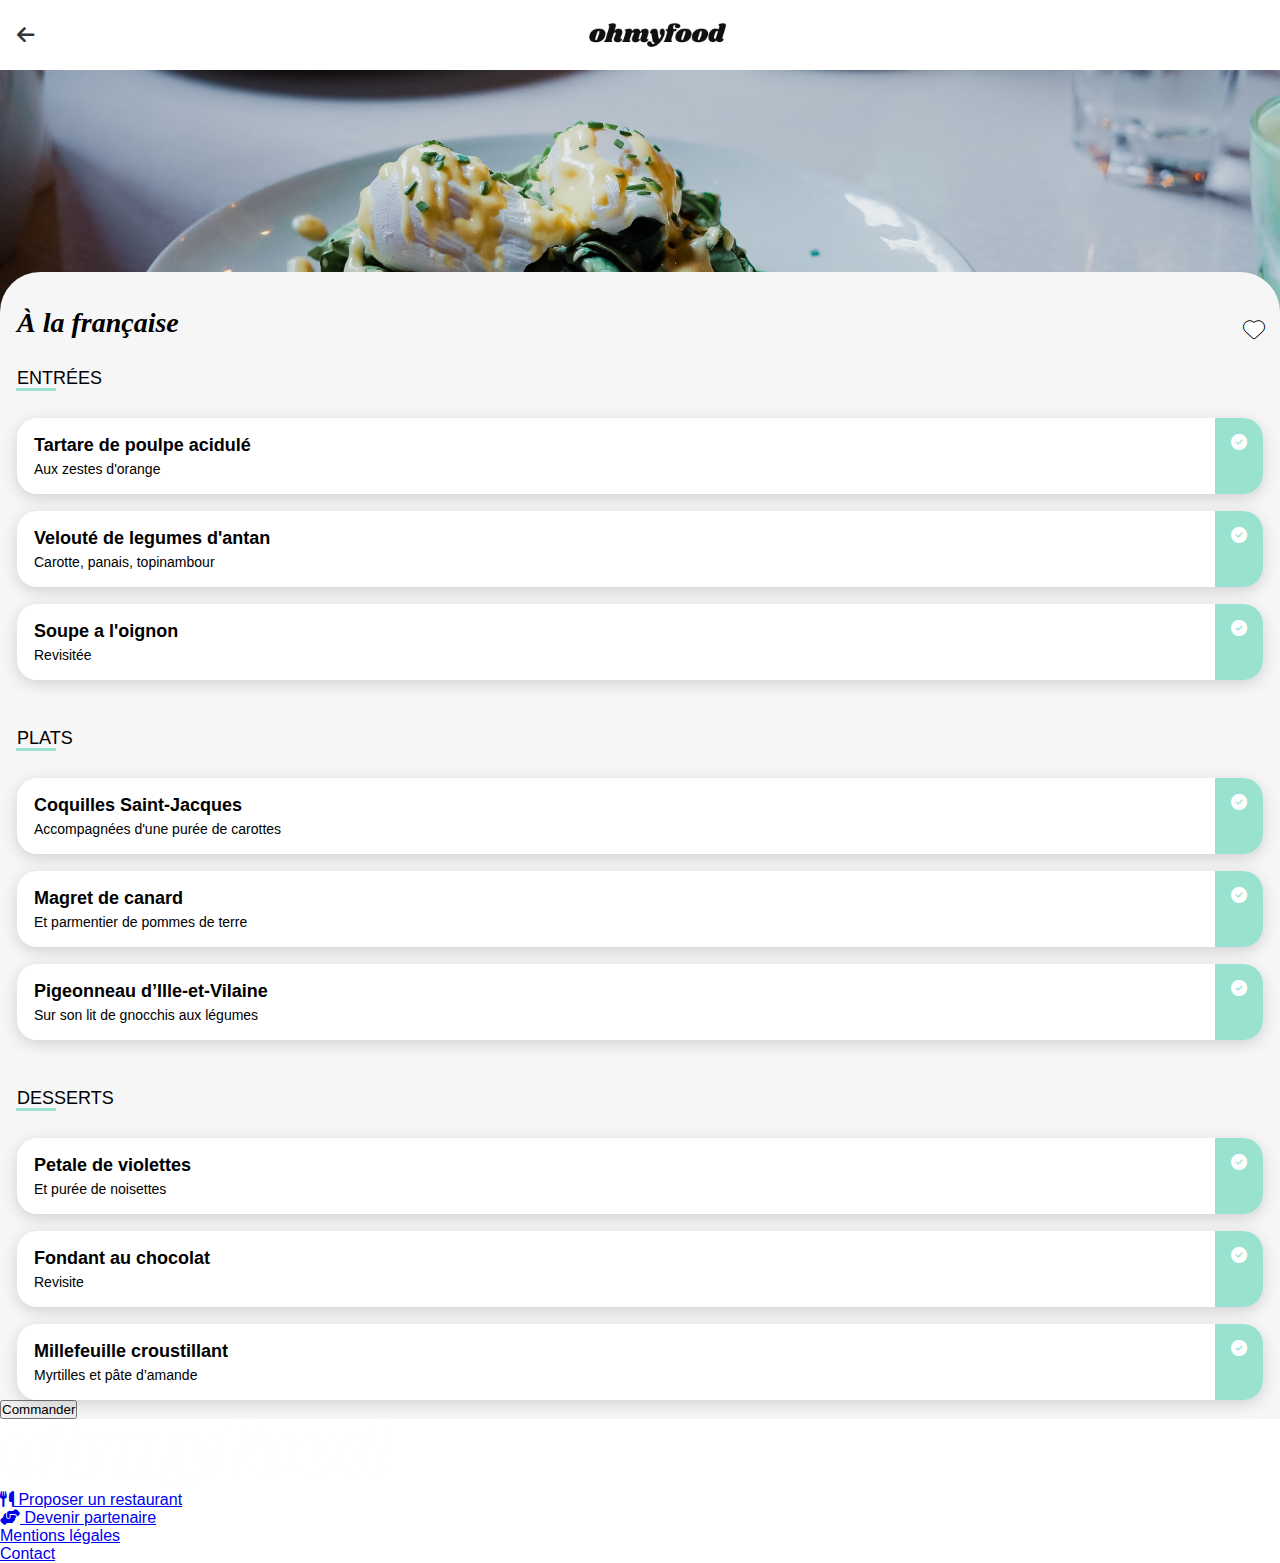
==== menus/a-la-francaise.html @ b1cadc3f "changement du b en p car erreur" ====
<!DOCTYPE html>
<html lang="en">
<head>
    <meta charset="UTF-8">
    <meta name="viewport" content="width=device-width, initial-scale=1.0">
    <title>menu a la francaise</title>
    <!-- Vos autres balises meta, liens CSS, etc. -->
    <link rel="stylesheet" href="https://cdnjs.cloudflare.com/ajax/libs/font-awesome/6.1.1/css/all.min.css">
    <link rel="stylesheet" href="../assets/style/menus.css">
</head>
<body>
    <header>
        <a href="../index.html">
            <i class="fa-solid fa-arrow-left"></i>
        </a>
        <img src="../assets/images/logo/ohmyfood.png" alt="logo stylisé de ohmyfood">
    </header>

    <main>
        <header>
            <img src="../assets/images/restaurants/toa-heftiba-DQKerTsQwi0-unsplash.jpg" alt="image du restaurant a la francaise">
            <h1>À la française</h1>
            <i class="fa-solid fa-heart"></i>
        </header>

        <section class="entrées">
            <h2>Entrées</h2>
            <ul>
                <li>
                    <h3>Tartare de poulpe acidulé</h3>
                    <p>Aux zestes d'orange</p>
                    <b>25€</b>
                    <i class="fa-solid fa-circle-check"></i>
                </li>

                <li>
                    <h3>Velouté de legumes d'antan</h3>
                    <p>Carotte, panais, topinambour</p>
                    <b>35€</b>
                    <i class="fa-solid fa-circle-check"></i>
                </li>

                <li>
                    <h3>Soupe a l'oignon</h3>
                    <p>Revisitée</p>
                    <b>20€</b>
                    <i class="fa-solid fa-circle-check"></i>
                </li>
            </ul>
        </section>

        <section class="plats">
            <h2>Plats</h2>
            <ul>
                <li>
                    <h3>Coquilles Saint-Jacques</h3>
                    <p>Accompagnées d'une purée de carottes</p>
                    <b>40€</b>
                    <i class="fa-solid fa-circle-check"></i>
                </li>

                <li>
                    <h3>Magret de canard</h3>
                    <p>Et parmentier de pommes de terre</p>
                    <b>35€</b>
                    <i class="fa-solid fa-circle-check"></i>
                </li>

                <li>
                    <h3>Pigeonneau d’Ille-et-Vilaine</h3>
                    <p>Sur son lit de gnocchis aux légumes</p>
                    <b>44€</b>
                    <i class="fa-solid fa-circle-check"></i>
                </li>
            </ul>
        <section>

        <section class="desserts">
            <h2>DESSERTS</h2>
            <ul>
                <li>
                    <h3>Petale de violettes</h3>
                    <p>Et purée de noisettes</p>
                    <b>18€</b>
                    <i class="fa-solid fa-circle-check"></i>
                </li>

                <li>
                    <h3>Fondant au chocolat</h3>
                    <p>Revisite</p>
                    <b>22€</b>
                    <i class="fa-solid fa-circle-check"></i>
                </li>

                <li>
                    <h3>Millefeuille croustillant</h3>
                    <p>Myrtilles et pâte d’amande</p>
                    <b>23€</b>
                    <i class="fa-solid fa-circle-check"></i>
                </li>
            </ul>
        </section>

        <button href="#" class="btn">Commander</button>
    </main>

    <footer>
        <img src="../assets/images/logo/ohmyfood-blanc.png" alt="logo stylisé de ohmyfood">
        <ul>
            <li>
                <a href="#">
                    <i class="fa-solid fa-utensils"></i>
                    Proposer un restaurant
                </a>
            </li>

            <li>
                <a href="#">
                    <i class="fa-solid fa-hands-helping"></i>
                    Devenir partenaire
                </a>
            </li>

            <li>
                <a href="#">
                    Mentions légales
                </a>
            </li>
            <li>
                <a href="mailto:contact@ohmyfood.fr">
                    Contact
                </a>
            </li>
        </ul>
    </footer>
</body>
</html>
---- assets/style/menus.css ----
* {
  margin: 0;
  padding: 0;
  box-sizing: border-box;
}

body {
  font-family: "Roboto", sans-serif;
  color: black;
  margin: 0;
}

main {
  background-color: #F6F6F6;
}

header {
  display: flex;
  align-items: center;
  padding: 13px 0 13px 17px;
}
header i {
  display: flex;
  font-size: 20px;
  color: #353535;
}
header img {
  width: 137px;
  height: 44px;
  object-fit: contain;
  margin: auto;
}

main header {
  padding: 0;
  display: flex;
  flex-direction: column;
}
main header img {
  width: 100%;
  object-fit: cover;
  height: 250px;
  z-index: 0;
}
main header h1 {
  font-family: "Shrikhand", serif;
  font-style: italic;
  font-size: 28px;
  font-weight: bolder;
  line-height: 40.82px;
  border-radius: 40px 40px 0 0;
  width: 100%;
  z-index: 1;
  position: absolute;
  display: flex;
  align-items: center;
  top: 17rem;
  background-color: #F6F6F6;
  padding: 31px 17px 0 17px;
}
main header i {
  position: absolute;
  z-index: 1;
  right: 1rem;
  top: 20rem;
  font-size: 20px;
  color: #ffffff;
  text-shadow: -1px 0 black, 0 1px black, 1px 0 black, 0 -1px black;
}
main header i:hover {
  background: linear-gradient(180deg, #FF79DA 0%, #9356DC 100%);
  background-clip: text;
  -webkit-text-fill-color: transparent;
  -moz-background-clip: text;
  -moz-text-fill-color: transparent;
  color: transparent;
  cursor: pointer;
  text-shadow: none;
}

h2 {
  text-transform: uppercase;
  font-weight: 300;
  font-size: 18px;
  padding-left: 17px;
  position: relative;
  padding-bottom: 12px;
  margin-top: 3rem;
}
h2::after {
  content: "";
  position: absolute;
  width: 40px;
  height: 3px;
  background-color: #99E2D0;
  left: 1rem;
  top: 20px;
}

main li {
  display: flex;
  flex-direction: column;
  gap: 5px;
  background-color: #ffffff;
  border-radius: 20px;
  box-shadow: 0px 4px 15px rgba(0, 0, 0, 0.15);
  margin: 17px 17px 0 17px;
  overflow: hidden;
  position: relative;
}
main li img {
  width: 100%;
  object-fit: cover;
  height: 200px;
  z-index: 0;
}
main li h3 {
  font-size: 18px;
  font-weight: 700;
  padding-left: 17px;
  margin-top: 17px;
}
main li p {
  font-size: 14px;
  font-weight: 300;
  padding-left: 17px;
  margin-bottom: 17px;
}
main li i {
  position: absolute;
  z-index: 1;
  right: 0;
  background-color: #99E2D0;
  color: #ffffff;
  padding: 1rem;
  border-radius: 0 15px 15px 0;
  height: 100%;
  align-self: center;
}
main li b {
  position: absolute;
  z-index: 1;
  right: 1rem;
  top: 1rem;
}

/*# sourceMappingURL=menus.css.map */
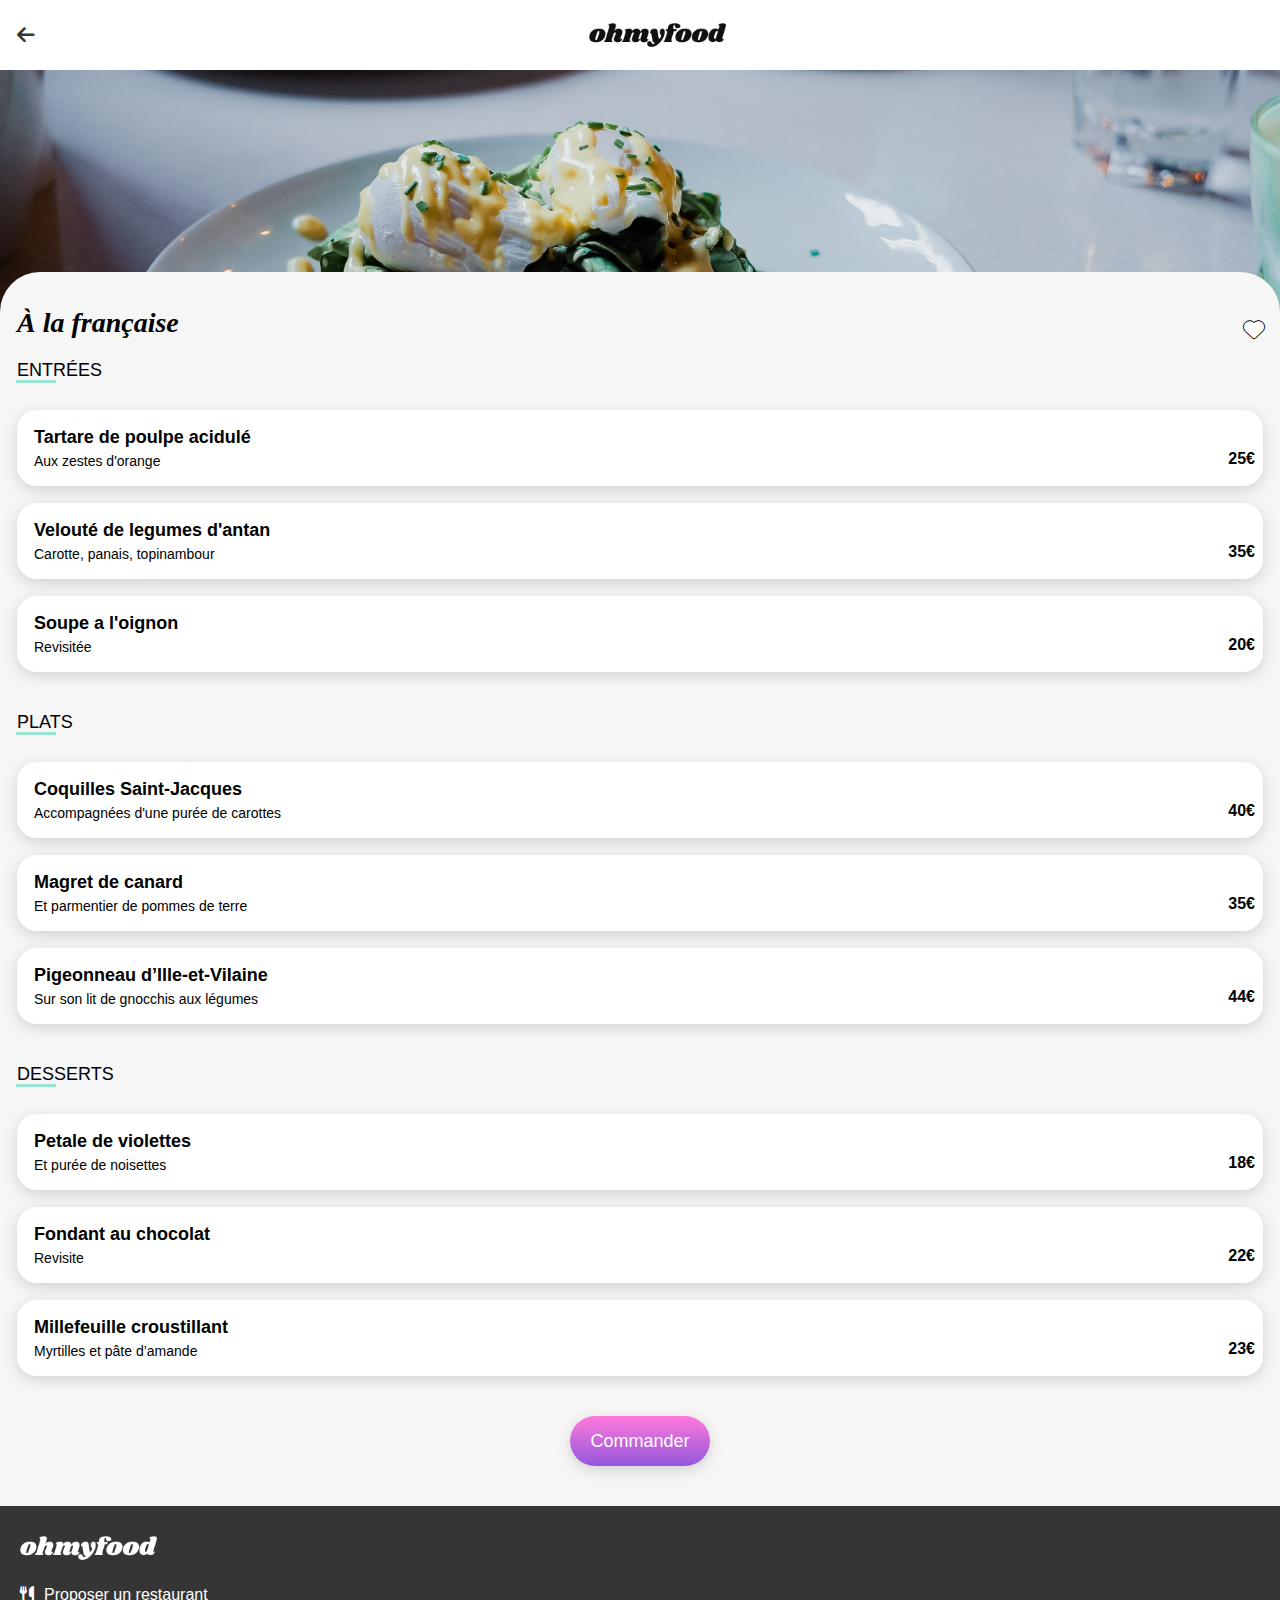
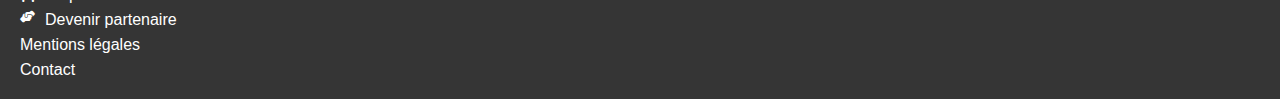
==== commit 6c051d8e: "correction p au lieu de b et rajouter / a la fin de la section plat" ====
--- a/menus/a-la-francaise.html
+++ b/menus/a-la-francaise.html
@@ -73,7 +73,7 @@
                     <i class="fa-solid fa-circle-check"></i>
                 </li>
             </ul>
-        <section>
+        </section>
 
         <section class="desserts">
             <h2>DESSERTS</h2>
--- a/assets/style/menus.css
+++ b/assets/style/menus.css
@@ -31,6 +31,12 @@
   margin: auto;
 }
 
+main {
+  display: flex;
+  flex-direction: column;
+  gap: 40px;
+  padding-bottom: 40px;
+}
 main header {
   padding: 0;
   display: flex;
@@ -85,7 +91,6 @@
   padding-left: 17px;
   position: relative;
   padding-bottom: 12px;
-  margin-top: 3rem;
 }
 h2::after {
   content: "";
@@ -128,20 +133,94 @@
 }
 main li i {
   position: absolute;
-  z-index: 1;
-  right: 0;
+  right: -3rem;
   background-color: #99E2D0;
   color: #ffffff;
   padding: 1rem;
   border-radius: 0 15px 15px 0;
   height: 100%;
   align-self: center;
+  transition: right 0.5s ease-in-out;
+}
+main li i:active + li {
+  transform: translateX(0);
+}
+main li:active i {
+  right: 0;
+}
+main li:active b {
+  right: 3.5rem;
 }
 main li b {
   position: absolute;
   z-index: 1;
-  right: 1rem;
-  top: 1rem;
+  right: 0.5rem;
+  top: 2.5rem;
+  transition: right 0.5s ease-in-out;
+}
+
+button {
+  display: flex;
+  text-align: center;
+  align-items: center;
+  margin: 0 auto;
+  height: 50px;
+  padding: 0 20px;
+  border-radius: 25px;
+  border: none;
+  background: linear-gradient(180deg, #FF79DA 0%, #9356DC 100%);
+  box-shadow: 0px 4px 15px rgba(0, 0, 0, 0.15);
+  color: #ffffff;
+  font-size: 18px;
+  font-weight: 500;
+  cursor: pointer;
+  text-decoration: none;
+}
+button:hover {
+  opacity: 0.8;
+  transition: 0.5s;
+}
+
+footer {
+  background-color: #353535;
+  color: #ffffff;
+  padding: 20px;
+  display: flex;
+  gap: 16px;
+  flex-direction: column;
+}
+footer img {
+  width: 137px;
+  height: 44px;
+  object-fit: contain;
+  color: #ffffff;
+}
+footer ul {
+  width: 100%;
+  list-style-type: none;
+  display: flex;
+  flex-direction: column;
+  gap: 7px;
+}
+footer li {
+  width: 100%;
+  gap: 5px;
+}
+footer a {
+  text-decoration: none;
+  color: #ffffff;
+  display: flex;
+  gap: 10px;
+}
+footer .fa-utensils {
+  font-size: 16px;
+}
+footer .fa-hands-helping {
+  font-size: 12px;
+}
+footer i {
+  font-size: 20px;
+  color: #ffffff;
 }
 
 /*# sourceMappingURL=menus.css.map */
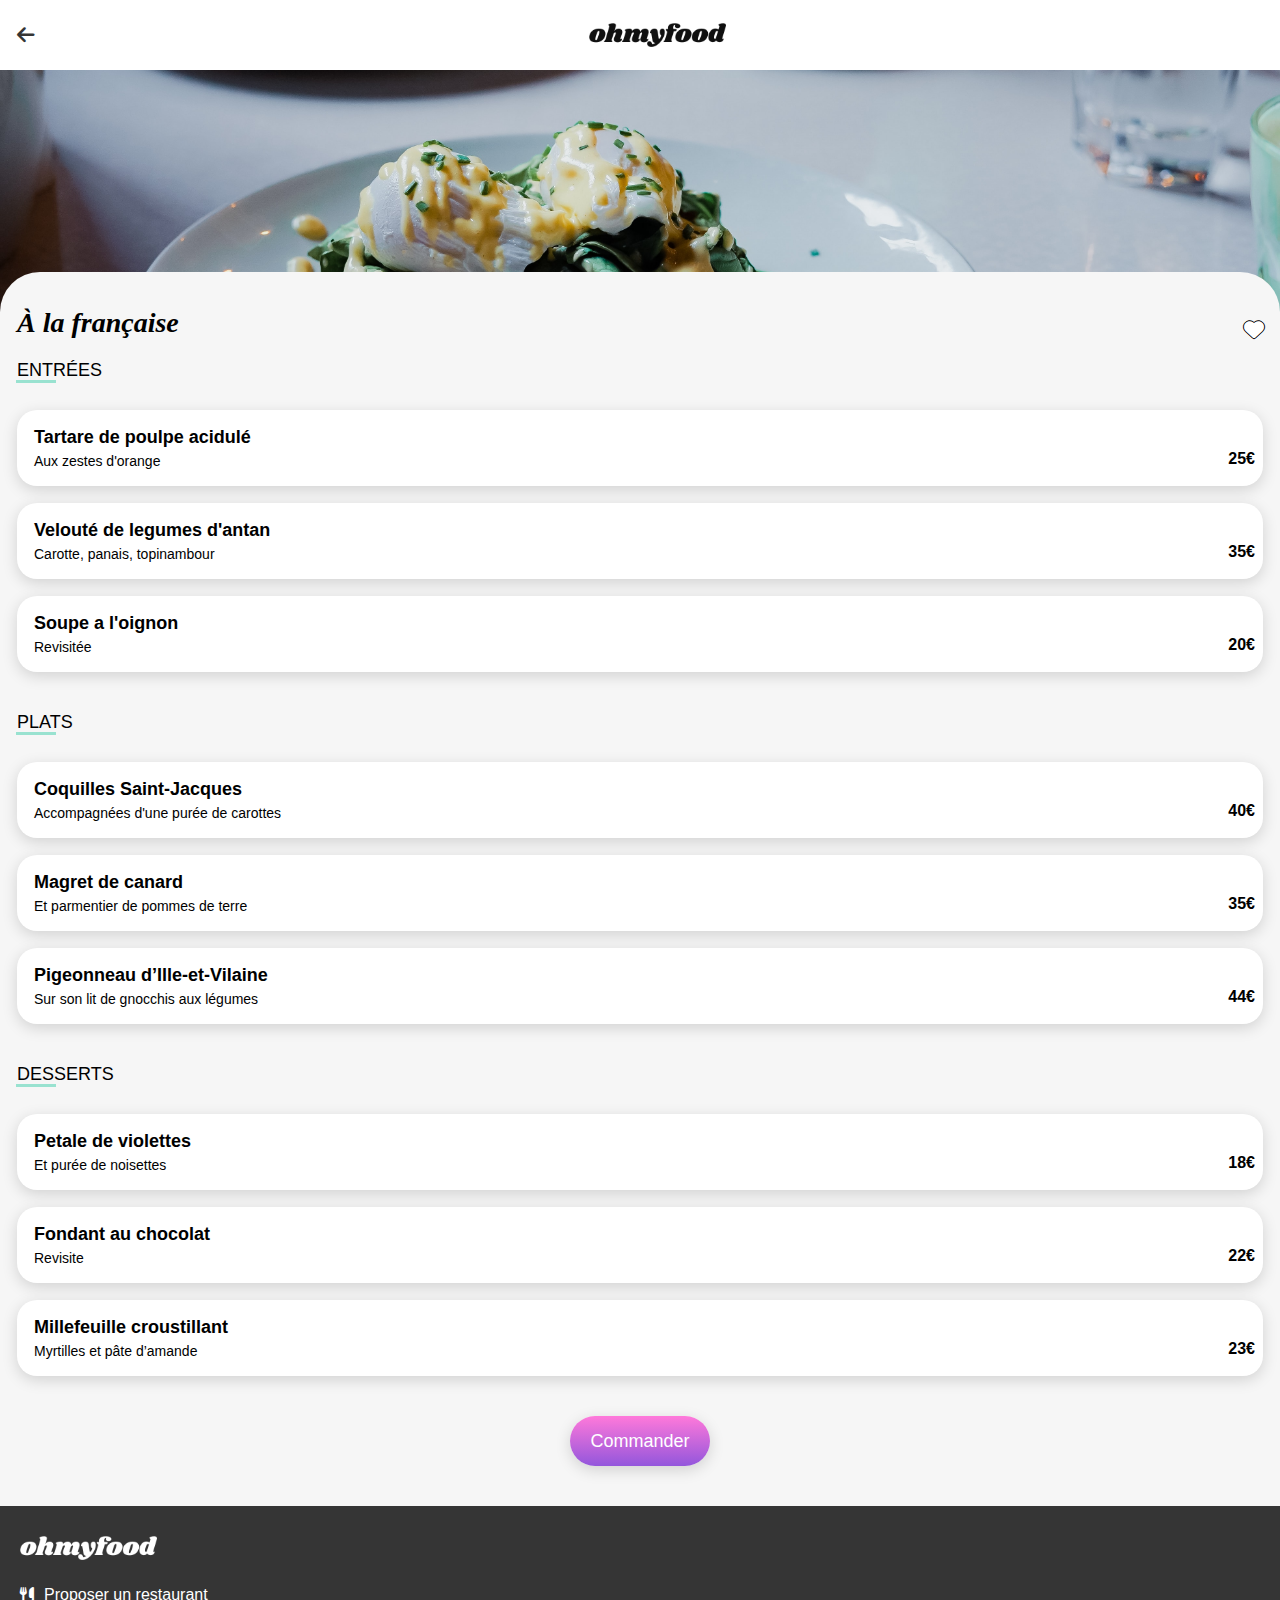
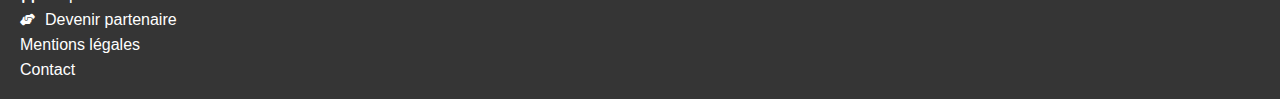
==== commit 760efee1: "correction mentoring" ====
--- a/menus/a-la-francaise.html
+++ b/menus/a-la-francaise.html
@@ -16,7 +16,7 @@
         <img src="../assets/images/logo/ohmyfood.png" alt="logo stylisé de ohmyfood">
     </header>
 
-    <main>
+    <main id="menu">
         <header>
             <img src="../assets/images/restaurants/toa-heftiba-DQKerTsQwi0-unsplash.jpg" alt="image du restaurant a la francaise">
             <h1>À la française</h1>
--- a/assets/style/menus.css
+++ b/assets/style/menus.css
@@ -31,24 +31,29 @@
   margin: auto;
 }
 
-main {
+[id=menu] {
   display: flex;
   flex-direction: column;
   gap: 40px;
   padding-bottom: 40px;
 }
-main header {
+@media screen and (min-width: 1440px) {
+  [id=menu] {
+    margin: 0 192px;
+  }
+}
+[id=menu] header {
   padding: 0;
   display: flex;
   flex-direction: column;
 }
-main header img {
+[id=menu] header img {
   width: 100%;
   object-fit: cover;
   height: 250px;
   z-index: 0;
 }
-main header h1 {
+[id=menu] header h1 {
   font-family: "Shrikhand", serif;
   font-style: italic;
   font-size: 28px;
@@ -64,7 +69,13 @@
   background-color: #F6F6F6;
   padding: 31px 17px 0 17px;
 }
-main header i {
+@media screen and (min-width: 1440px) {
+  [id=menu] header h1 {
+    display: flex;
+    justify-content: center;
+  }
+}
+[id=menu] header i {
   position: absolute;
   z-index: 1;
   right: 1rem;
@@ -73,8 +84,8 @@
   color: #ffffff;
   text-shadow: -1px 0 black, 0 1px black, 1px 0 black, 0 -1px black;
 }
-main header i:hover {
-  background: linear-gradient(180deg, #FF79DA 0%, #9356DC 100%);
+[id=menu] header i:hover, [id=menu] header i:focus {
+  background-color: linear-gradient(180deg, #FF79DA 0%, #9356DC 100%);
   background-clip: text;
   -webkit-text-fill-color: transparent;
   -moz-background-clip: text;
@@ -82,9 +93,16 @@
   color: transparent;
   cursor: pointer;
   text-shadow: none;
-}
-
-h2 {
+  transition: 0.5s background-color;
+}
+@media screen and (min-width: 1440px) {
+  [id=menu] header i {
+    right: 35rem;
+    top: 19.6rem;
+    font-size: 25px;
+  }
+}
+[id=menu] h2 {
   text-transform: uppercase;
   font-weight: 300;
   font-size: 18px;
@@ -92,7 +110,7 @@
   position: relative;
   padding-bottom: 12px;
 }
-h2::after {
+[id=menu] h2::after {
   content: "";
   position: absolute;
   width: 40px;
@@ -101,8 +119,7 @@
   left: 1rem;
   top: 20px;
 }
-
-main li {
+[id=menu] li {
   display: flex;
   flex-direction: column;
   gap: 5px;
@@ -113,25 +130,27 @@
   overflow: hidden;
   position: relative;
 }
-main li img {
+[id=menu] li img {
   width: 100%;
   object-fit: cover;
   height: 200px;
   z-index: 0;
 }
-main li h3 {
+[id=menu] li h3 {
   font-size: 18px;
   font-weight: 700;
   padding-left: 17px;
   margin-top: 17px;
 }
-main li p {
+[id=menu] li p {
   font-size: 14px;
   font-weight: 300;
   padding-left: 17px;
   margin-bottom: 17px;
 }
-main li i {
+[id=menu] li i {
+  display: flex;
+  align-items: center;
   position: absolute;
   right: -3rem;
   background-color: #99E2D0;
@@ -139,19 +158,18 @@
   padding: 1rem;
   border-radius: 0 15px 15px 0;
   height: 100%;
-  align-self: center;
   transition: right 0.5s ease-in-out;
 }
-main li i:active + li {
+[id=menu] li i:hover + li {
   transform: translateX(0);
 }
-main li:active i {
+[id=menu] li:hover i {
   right: 0;
 }
-main li:active b {
+[id=menu] li:hover b {
   right: 3.5rem;
 }
-main li b {
+[id=menu] li b {
   position: absolute;
   z-index: 1;
   right: 0.5rem;
@@ -178,7 +196,8 @@
 }
 button:hover {
   opacity: 0.8;
-  transition: 0.5s;
+  transition: 0.5s opacity;
+  box-shadow: 0px 4px 4px rgba(0, 0, 0, 0.25);
 }
 
 footer {
@@ -210,6 +229,7 @@
   text-decoration: none;
   color: #ffffff;
   display: flex;
+  align-items: center;
   gap: 10px;
 }
 footer .fa-utensils {
@@ -222,5 +242,23 @@
   font-size: 20px;
   color: #ffffff;
 }
+@media screen and (min-width: 1440px) {
+  footer {
+    display: flex;
+    flex-direction: row-reverse;
+    align-items: center;
+    padding: 30px 25px;
+  }
+  footer img {
+    width: 162px;
+    height: 60px;
+    object-fit: contain;
+  }
+  footer ul {
+    width: 55%;
+    flex-direction: row;
+    gap: 7px;
+  }
+}
 
 /*# sourceMappingURL=menus.css.map */
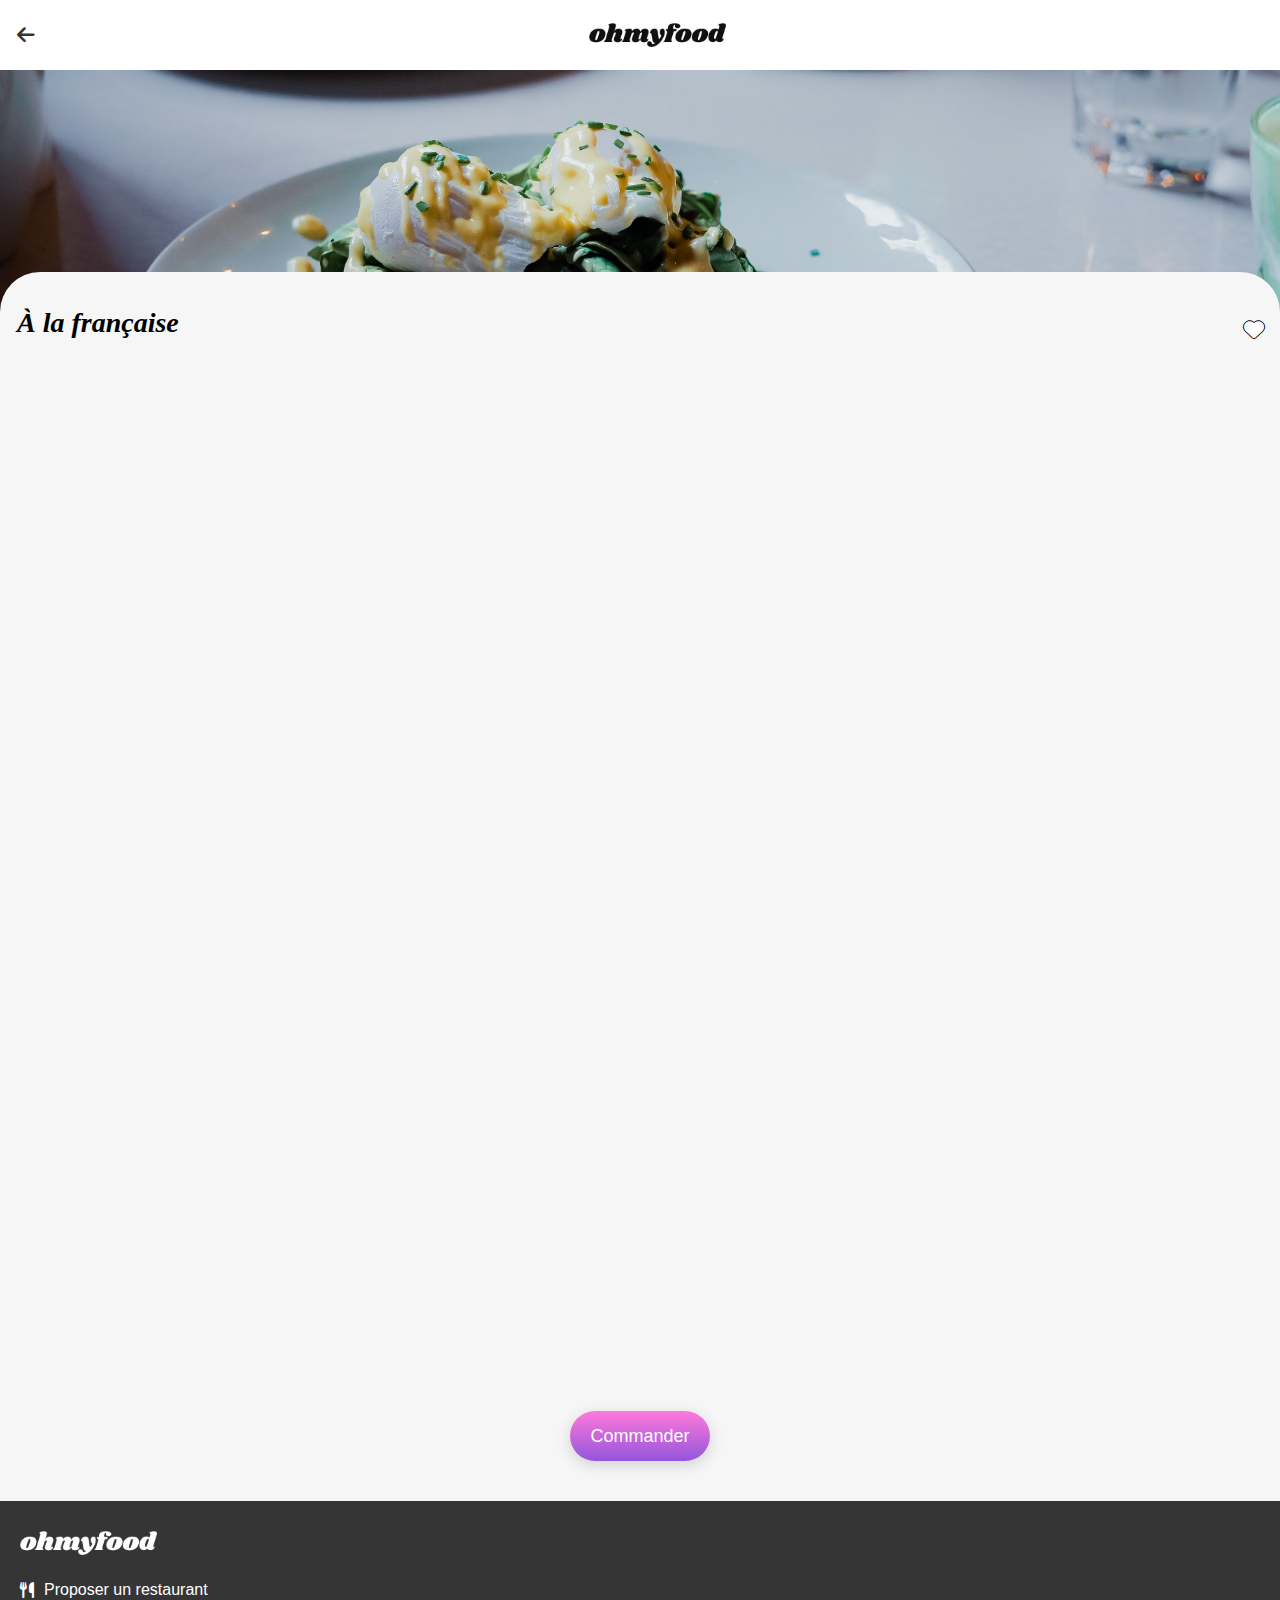
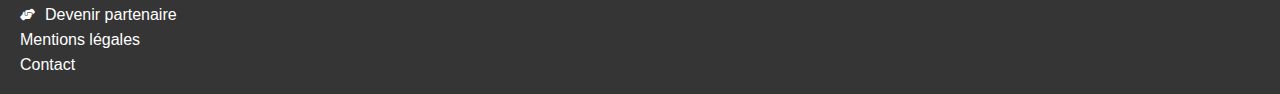
==== commit efbcf6a2: "animation loader + menus" ====
--- a/menus/a-la-francaise.html
+++ b/menus/a-la-francaise.html
@@ -23,12 +23,15 @@
             <i class="fa-solid fa-heart"></i>
         </header>
 
-        <section class="entrées">
+        <section class="entrees">
             <h2>Entrées</h2>
             <ul>
                 <li>
-                    <h3>Tartare de poulpe acidulé</h3>
-                    <p>Aux zestes d'orange</p>
+                    <div class="ellipsis">
+                        <h3 class="ellipsis">Tartare de poulpe acidulé</h3>
+                        <p class="ellipsis">Aux zestes d'orange</p>
+                    </div>
+
                     <b>25€</b>
                     <i class="fa-solid fa-circle-check"></i>
                 </li>
--- a/assets/style/menus.css
+++ b/assets/style/menus.css
@@ -1,3 +1,4 @@
+@charset "UTF-8";
 * {
   margin: 0;
   padding: 0;
@@ -12,6 +13,40 @@
 
 main {
   background-color: #F6F6F6;
+}
+
+@keyframes fade-in {
+  0% {
+    opacity: 0;
+    transform: translateY(20px); /* Décalage initial */
+    z-index: 0;
+  }
+  100% {
+    opacity: 1;
+    transform: translateY(0);
+    z-index: 2;
+  }
+}
+/* Animation pour chaque section avec un délai décalé */
+.entrees, .plats, .desserts {
+  animation: fade-in 0.5s forwards;
+  z-index: -1;
+}
+
+.entrées {
+  animation-delay: 0.2s; /* Délai pour la section d'entrées */
+}
+
+.plats {
+  animation-delay: 0.5s; /* Délai pour la section de plats */
+}
+
+.desserts {
+  animation-delay: 1s; /* Délai pour la section de desserts */
+}
+
+body {
+  z-index: 1;
 }
 
 header {
@@ -85,7 +120,7 @@
   text-shadow: -1px 0 black, 0 1px black, 1px 0 black, 0 -1px black;
 }
 [id=menu] header i:hover, [id=menu] header i:focus {
-  background-color: linear-gradient(180deg, #FF79DA 0%, #9356DC 100%);
+  background: linear-gradient(180deg, #FF79DA 0%, #9356DC 100%);
   background-clip: text;
   -webkit-text-fill-color: transparent;
   -moz-background-clip: text;
@@ -130,6 +165,11 @@
   overflow: hidden;
   position: relative;
 }
+[id=menu] li .ellipsis {
+  white-space: nowrap;
+  overflow: hidden;
+  text-overflow: ellipsis;
+}
 [id=menu] li img {
   width: 100%;
   object-fit: cover;
@@ -175,6 +215,7 @@
   right: 0.5rem;
   top: 2.5rem;
   transition: right 0.5s ease-in-out;
+  background-color: #ffffff;
 }
 
 button {
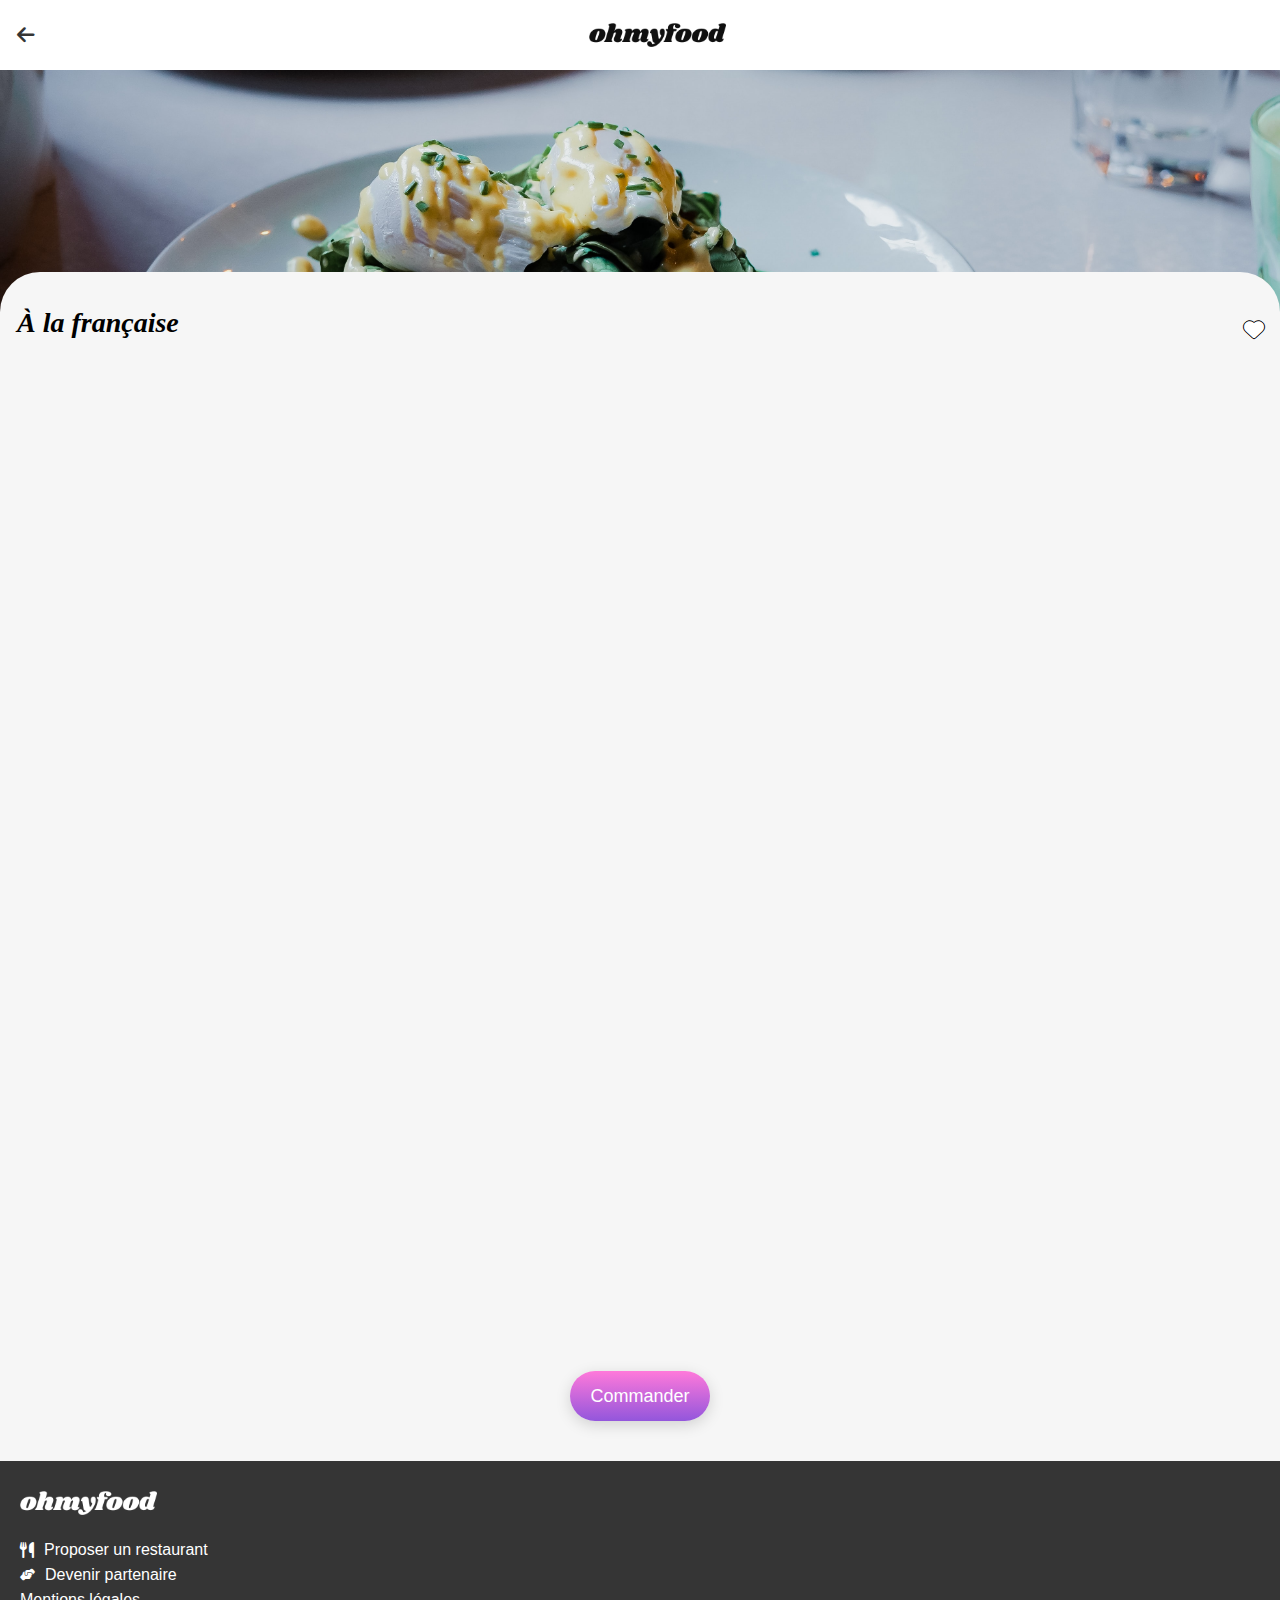
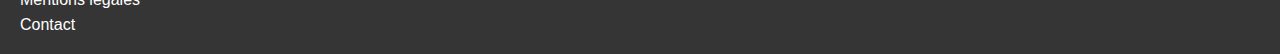
==== commit d663edd9: "aniamtion ellipsis menus" ====
--- a/menus/a-la-francaise.html
+++ b/menus/a-la-francaise.html
@@ -1,5 +1,6 @@
 <!DOCTYPE html>
 <html lang="en">
+
 <head>
     <meta charset="UTF-8">
     <meta name="viewport" content="width=device-width, initial-scale=1.0">
@@ -8,6 +9,7 @@
     <link rel="stylesheet" href="https://cdnjs.cloudflare.com/ajax/libs/font-awesome/6.1.1/css/all.min.css">
     <link rel="stylesheet" href="../assets/style/menus.css">
 </head>
+
 <body>
     <header>
         <a href="../index.html">
@@ -18,7 +20,8 @@
 
     <main id="menu">
         <header>
-            <img src="../assets/images/restaurants/toa-heftiba-DQKerTsQwi0-unsplash.jpg" alt="image du restaurant a la francaise">
+            <img src="../assets/images/restaurants/toa-heftiba-DQKerTsQwi0-unsplash.jpg"
+                alt="image du restaurant a la francaise">
             <h1>À la française</h1>
             <i class="fa-solid fa-heart"></i>
         </header>
@@ -37,15 +40,19 @@
                 </li>
 
                 <li>
-                    <h3>Velouté de legumes d'antan</h3>
-                    <p>Carotte, panais, topinambour</p>
+                    <div class="ellipsis">
+                        <h3 class="ellipsis">Velouté de legumes d'antan</h3>
+                        <p class="ellipsis">Carotte, panais, topinambour</p>
+                    </div>
                     <b>35€</b>
                     <i class="fa-solid fa-circle-check"></i>
                 </li>
 
                 <li>
-                    <h3>Soupe a l'oignon</h3>
-                    <p>Revisitée</p>
+                    <div class="ellipsis">
+                        <h3 class="ellipsis">Soupe a l'oignon</h3>
+                        <p class="ellipsis">Revisitée</p>
+                    </div>
                     <b>20€</b>
                     <i class="fa-solid fa-circle-check"></i>
                 </li>
@@ -56,22 +63,28 @@
             <h2>Plats</h2>
             <ul>
                 <li>
-                    <h3>Coquilles Saint-Jacques</h3>
-                    <p>Accompagnées d'une purée de carottes</p>
+                    <div class="ellipsis">
+                        <h3 class="ellipsis">Coquilles Saint-Jacques</h3>
+                        <p class="ellipsis">Accompagnées d'une purée de carottes</p>
+                    </div>
                     <b>40€</b>
                     <i class="fa-solid fa-circle-check"></i>
                 </li>
 
                 <li>
-                    <h3>Magret de canard</h3>
-                    <p>Et parmentier de pommes de terre</p>
+                    <div class="ellipsis">
+                        <h3 class="ellipsis">Magret de canard</h3>
+                        <p class="ellipsis">Et parmentier de pommes de terre</p>
+                    </div>
                     <b>35€</b>
                     <i class="fa-solid fa-circle-check"></i>
                 </li>
 
                 <li>
-                    <h3>Pigeonneau d’Ille-et-Vilaine</h3>
-                    <p>Sur son lit de gnocchis aux légumes</p>
+                    <div class="ellipsis">
+                        <h3 class="ellipsis">Pigeonneau d’Ille-et-Vilaine</h3>
+                        <p class="ellipsis">Sur son lit de gnocchis aux légumes</p>
+                    </div>
                     <b>44€</b>
                     <i class="fa-solid fa-circle-check"></i>
                 </li>
@@ -82,22 +95,28 @@
             <h2>DESSERTS</h2>
             <ul>
                 <li>
-                    <h3>Petale de violettes</h3>
-                    <p>Et purée de noisettes</p>
+                    <div class="ellipsis">
+                        <h3 class="ellipsis">Petale de violettes</h3>
+                        <p class="ellipsis">Et purée de noisettes</p>
+                    </div>
                     <b>18€</b>
                     <i class="fa-solid fa-circle-check"></i>
                 </li>
 
                 <li>
-                    <h3>Fondant au chocolat</h3>
-                    <p>Revisite</p>
+                    <div class="ellipsis">
+                        <h3 class="ellipsis">Fondant au chocolat</h3>
+                        <p class="ellipsis">Revisite</p>
+                    </div>
                     <b>22€</b>
                     <i class="fa-solid fa-circle-check"></i>
                 </li>
 
                 <li>
-                    <h3>Millefeuille croustillant</h3>
-                    <p>Myrtilles et pâte d’amande</p>
+                    <div class="ellipsis">
+                        <h3 class="ellipsis">Millefeuille croustillant</h3>
+                        <p class="ellipsis">Myrtilles et pâte d’amande</p>
+                    </div>
                     <b>23€</b>
                     <i class="fa-solid fa-circle-check"></i>
                 </li>
@@ -137,4 +156,5 @@
         </ul>
     </footer>
 </body>
+
 </html>--- a/assets/style/menus.css
+++ b/assets/style/menus.css
@@ -165,10 +165,33 @@
   overflow: hidden;
   position: relative;
 }
+[id=menu] li:hover {
+  animation: expand-padding 0.5s forwards;
+}
+[id=menu] li:not(:hover) {
+  animation: shrink-padding 0.8s forwards;
+}
+@keyframes expand-padding {
+  0% {
+    padding-right: 30px;
+  }
+  100% {
+    padding-right: 100px;
+  }
+}
+@keyframes shrink-padding {
+  0% {
+    padding-right: 100px;
+  }
+  100% {
+    padding-right: 30px;
+  }
+}
 [id=menu] li .ellipsis {
   white-space: nowrap;
   overflow: hidden;
   text-overflow: ellipsis;
+  position: relative;
 }
 [id=menu] li img {
   width: 100%;
@@ -181,12 +204,14 @@
   font-weight: 700;
   padding-left: 17px;
   margin-top: 17px;
+  margin-right: 0;
 }
 [id=menu] li p {
   font-size: 14px;
   font-weight: 300;
   padding-left: 17px;
   margin-bottom: 17px;
+  margin-right: 0;
 }
 [id=menu] li i {
   display: flex;
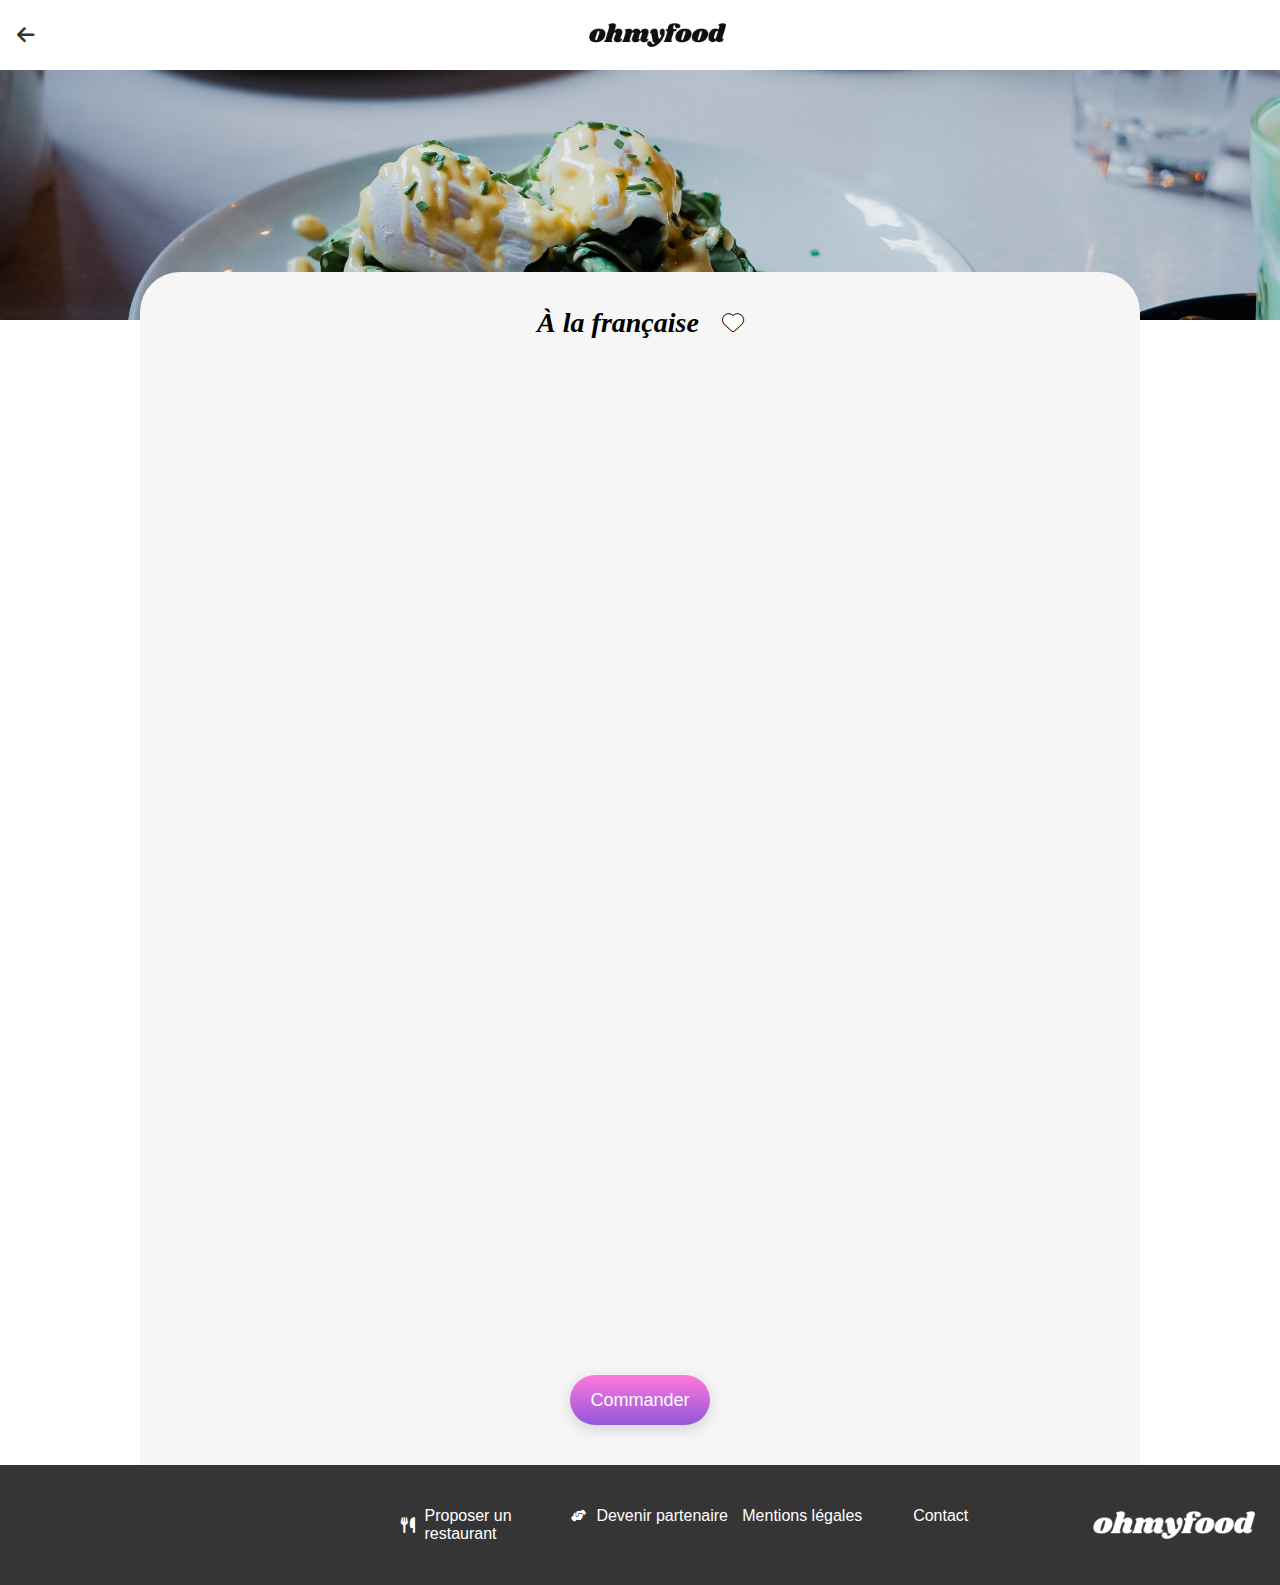
==== commit 18d8cf2e: "media queries" ====
--- a/menus/a-la-francaise.html
+++ b/menus/a-la-francaise.html
@@ -18,12 +18,16 @@
         <img src="../assets/images/logo/ohmyfood.png" alt="logo stylisé de ohmyfood">
     </header>
 
+    <img src="../assets/images/restaurants/toa-heftiba-DQKerTsQwi0-unsplash.jpg"
+        alt="image du restaurant a la francaise">
+
     <main id="menu">
         <header>
-            <img src="../assets/images/restaurants/toa-heftiba-DQKerTsQwi0-unsplash.jpg"
-                alt="image du restaurant a la francaise">
-            <h1>À la française</h1>
-            <i class="fa-solid fa-heart"></i>
+            <h1>
+                À la française 
+                <i class="fa-solid fa-heart"></i>
+            </h1>
+
         </header>
 
         <section class="entrees">
--- a/assets/style/menus.css
+++ b/assets/style/menus.css
@@ -18,7 +18,8 @@
 @keyframes fade-in {
   0% {
     opacity: 0;
-    transform: translateY(20px); /* Décalage initial */
+    transform: translateY(20px);
+    /* Décalage initial */
     z-index: 0;
   }
   100% {
@@ -28,21 +29,26 @@
   }
 }
 /* Animation pour chaque section avec un délai décalé */
-.entrees, .plats, .desserts {
+.entrees,
+.plats,
+.desserts {
   animation: fade-in 0.5s forwards;
   z-index: -1;
 }
 
 .entrées {
-  animation-delay: 0.2s; /* Délai pour la section d'entrées */
+  animation-delay: 0.2s;
+  /* Délai pour la section d'entrées */
 }
 
 .plats {
-  animation-delay: 0.5s; /* Délai pour la section de plats */
+  animation-delay: 0.5s;
+  /* Délai pour la section de plats */
 }
 
 .desserts {
-  animation-delay: 1s; /* Délai pour la section de desserts */
+  animation-delay: 1s;
+  /* Délai pour la section de desserts */
 }
 
 body {
@@ -66,27 +72,25 @@
   margin: auto;
 }
 
-[id=menu] {
-  display: flex;
-  flex-direction: column;
-  gap: 40px;
-  padding-bottom: 40px;
-}
-@media screen and (min-width: 1440px) {
-  [id=menu] {
-    margin: 0 192px;
-  }
-}
-[id=menu] header {
-  padding: 0;
-  display: flex;
-  flex-direction: column;
-}
-[id=menu] header img {
+img {
   width: 100%;
   object-fit: cover;
   height: 250px;
   z-index: 0;
+}
+
+[id=menu] {
+  display: flex;
+  flex-direction: column;
+  gap: 40px;
+  padding-bottom: 40px;
+  max-width: 1000px;
+  margin: auto;
+}
+[id=menu] header {
+  padding: 0;
+  display: flex;
+  flex-direction: column;
 }
 [id=menu] header h1 {
   font-family: "Shrikhand", serif;
@@ -99,22 +103,22 @@
   z-index: 1;
   position: absolute;
   display: flex;
+  justify-content: flex-start;
   align-items: center;
   top: 17rem;
   background-color: #F6F6F6;
   padding: 31px 17px 0 17px;
-}
-@media screen and (min-width: 1440px) {
+  max-width: 1000px;
+  gap: 24px;
+}
+@media screen and (min-width: 870px) {
   [id=menu] header h1 {
     display: flex;
     justify-content: center;
   }
 }
 [id=menu] header i {
-  position: absolute;
   z-index: 1;
-  right: 1rem;
-  top: 20rem;
   font-size: 20px;
   color: #ffffff;
   text-shadow: -1px 0 black, 0 1px black, 1px 0 black, 0 -1px black;
@@ -130,13 +134,6 @@
   text-shadow: none;
   transition: 0.5s background-color;
 }
-@media screen and (min-width: 1440px) {
-  [id=menu] header i {
-    right: 35rem;
-    top: 19.6rem;
-    font-size: 25px;
-  }
-}
 [id=menu] h2 {
   text-transform: uppercase;
   font-weight: 300;
@@ -308,7 +305,7 @@
   font-size: 20px;
   color: #ffffff;
 }
-@media screen and (min-width: 1440px) {
+@media screen and (min-width: 870px) {
   footer {
     display: flex;
     flex-direction: row-reverse;
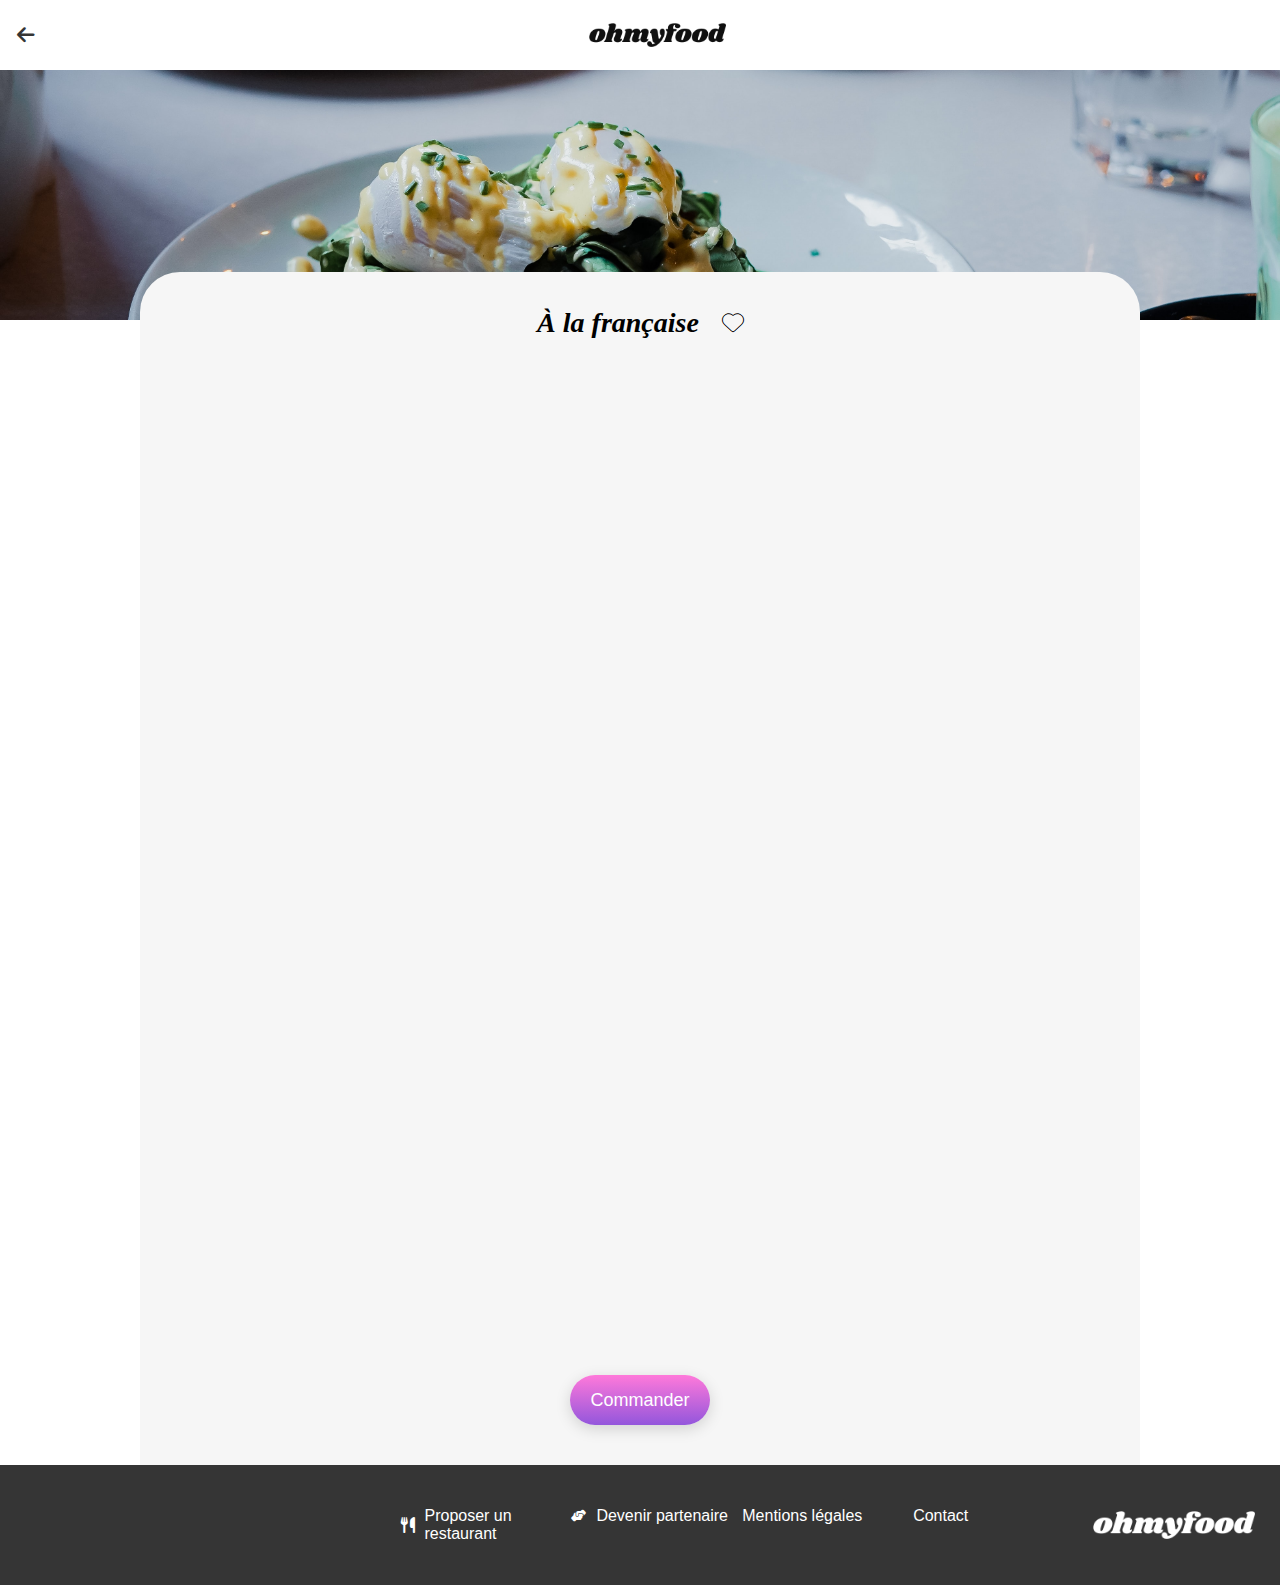
==== commit 37eb3b37: "changer href en type pour le boutton en bas de page" ====
--- a/menus/a-la-francaise.html
+++ b/menus/a-la-francaise.html
@@ -127,7 +127,7 @@
             </ul>
         </section>
 
-        <button href="#" class="btn">Commander</button>
+        <button type="button" class="btn">Commander</button>
     </main>
 
     <footer>
--- a/assets/style/menus.css
+++ b/assets/style/menus.css
@@ -122,6 +122,7 @@
   font-size: 20px;
   color: #ffffff;
   text-shadow: -1px 0 black, 0 1px black, 1px 0 black, 0 -1px black;
+  color: #F6F6F6;
 }
 [id=menu] header i:hover, [id=menu] header i:focus {
   background: linear-gradient(180deg, #FF79DA 0%, #9356DC 100%);
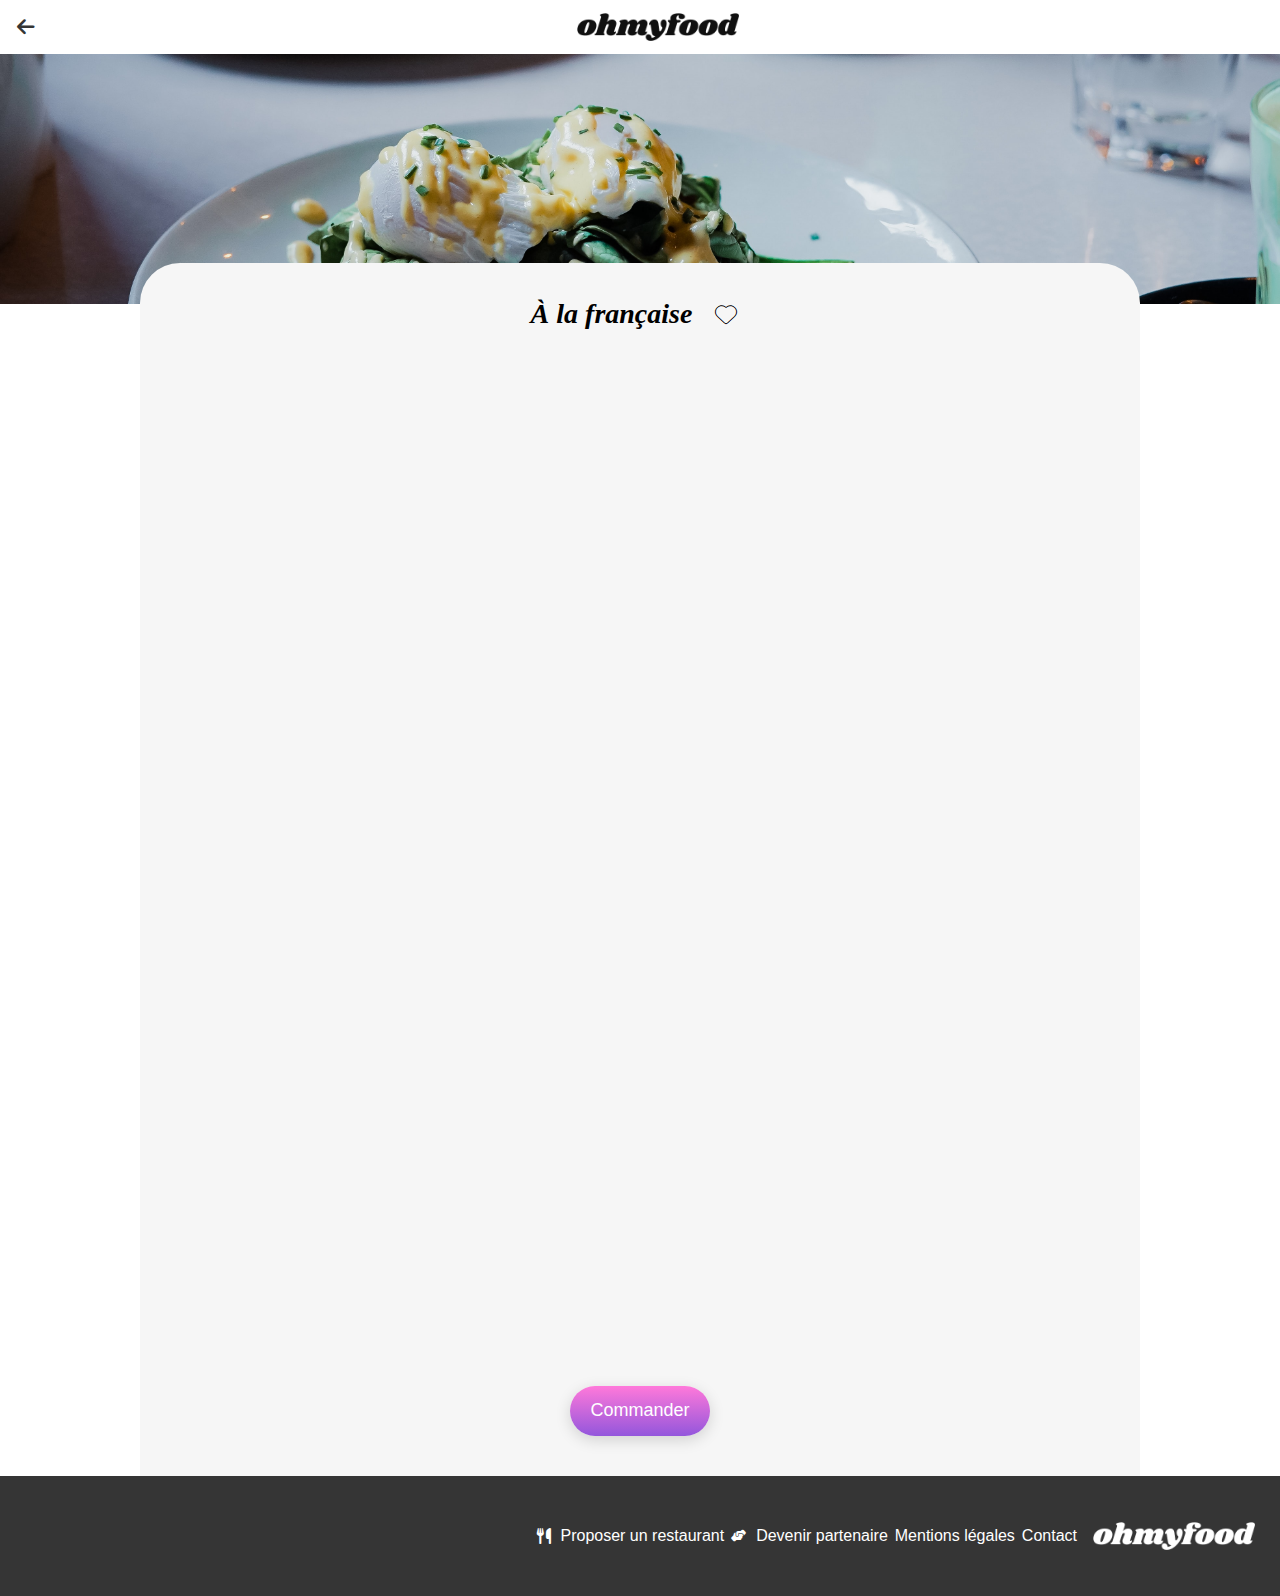
==== commit 5ef6ade3: "correction majuscule" ====
--- a/menus/a-la-francaise.html
+++ b/menus/a-la-francaise.html
@@ -4,7 +4,7 @@
 <head>
     <meta charset="UTF-8">
     <meta name="viewport" content="width=device-width, initial-scale=1.0">
-    <title>menu a la francaise</title>
+    <title>Menu a la francaise</title>
     <!-- Vos autres balises meta, liens CSS, etc. -->
     <link rel="stylesheet" href="https://cdnjs.cloudflare.com/ajax/libs/font-awesome/6.1.1/css/all.min.css">
     <link rel="stylesheet" href="../assets/style/menus.css">
@@ -96,11 +96,11 @@
         </section>
 
         <section class="desserts">
-            <h2>DESSERTS</h2>
+            <h2>Desserts</h2>
             <ul>
                 <li>
                     <div class="ellipsis">
-                        <h3 class="ellipsis">Petale de violettes</h3>
+                        <h3 class="ellipsis">Pétale de violettes</h3>
                         <p class="ellipsis">Et purée de noisettes</p>
                     </div>
                     <b>18€</b>
--- a/assets/style/menus.css
+++ b/assets/style/menus.css
@@ -60,14 +60,16 @@
   align-items: center;
   padding: 13px 0 13px 17px;
 }
+header + img {
+  height: 250px;
+}
 header i {
   display: flex;
   font-size: 20px;
   color: #353535;
 }
 header img {
-  width: 137px;
-  height: 44px;
+  width: 162px;
   object-fit: contain;
   margin: auto;
 }
@@ -75,7 +77,6 @@
 img {
   width: 100%;
   object-fit: cover;
-  height: 250px;
   z-index: 0;
 }
 
@@ -101,15 +102,14 @@
   border-radius: 40px 40px 0 0;
   width: 100%;
   z-index: 1;
-  position: absolute;
-  display: flex;
-  justify-content: flex-start;
-  align-items: center;
-  top: 17rem;
+  display: flex;
+  justify-content: space-between;
+  align-items: center;
   background-color: #F6F6F6;
-  padding: 31px 17px 0 17px;
+  padding: 31px 30px 0 17px;
   max-width: 1000px;
   gap: 24px;
+  margin-top: -45px;
 }
 @media screen and (min-width: 870px) {
   [id=menu] header h1 {
@@ -122,6 +122,7 @@
   font-size: 20px;
   color: #ffffff;
   text-shadow: -1px 0 black, 0 1px black, 1px 0 black, 0 -1px black;
+  transition: 0.5s;
   color: #F6F6F6;
 }
 [id=menu] header i:hover, [id=menu] header i:focus {
@@ -133,7 +134,6 @@
   color: transparent;
   cursor: pointer;
   text-shadow: none;
-  transition: 0.5s background-color;
 }
 [id=menu] h2 {
   text-transform: uppercase;
@@ -158,7 +158,7 @@
   gap: 5px;
   background-color: #ffffff;
   border-radius: 20px;
-  box-shadow: 0px 4px 15px rgba(0, 0, 0, 0.15);
+  box-shadow: 0 4px 15px rgba(0, 0, 0, 0.15);
   margin: 17px 17px 0 17px;
   overflow: hidden;
   position: relative;
@@ -236,7 +236,7 @@
   position: absolute;
   z-index: 1;
   right: 0.5rem;
-  top: 2.5rem;
+  bottom: 17px;
   transition: right 0.5s ease-in-out;
   background-color: #ffffff;
 }
@@ -251,7 +251,7 @@
   border-radius: 25px;
   border: none;
   background: linear-gradient(180deg, #FF79DA 0%, #9356DC 100%);
-  box-shadow: 0px 4px 15px rgba(0, 0, 0, 0.15);
+  box-shadow: 0 4px 15px rgba(0, 0, 0, 0.15);
   color: #ffffff;
   font-size: 18px;
   font-weight: 500;
@@ -261,7 +261,7 @@
 button:hover {
   opacity: 0.8;
   transition: 0.5s opacity;
-  box-shadow: 0px 4px 4px rgba(0, 0, 0, 0.25);
+  box-shadow: 0 4px 4px rgba(0, 0, 0, 0.25);
 }
 
 footer {
@@ -279,14 +279,12 @@
   color: #ffffff;
 }
 footer ul {
-  width: 100%;
   list-style-type: none;
   display: flex;
   flex-direction: column;
   gap: 7px;
 }
 footer li {
-  width: 100%;
   gap: 5px;
 }
 footer a {
@@ -319,7 +317,6 @@
     object-fit: contain;
   }
   footer ul {
-    width: 55%;
     flex-direction: row;
     gap: 7px;
   }
